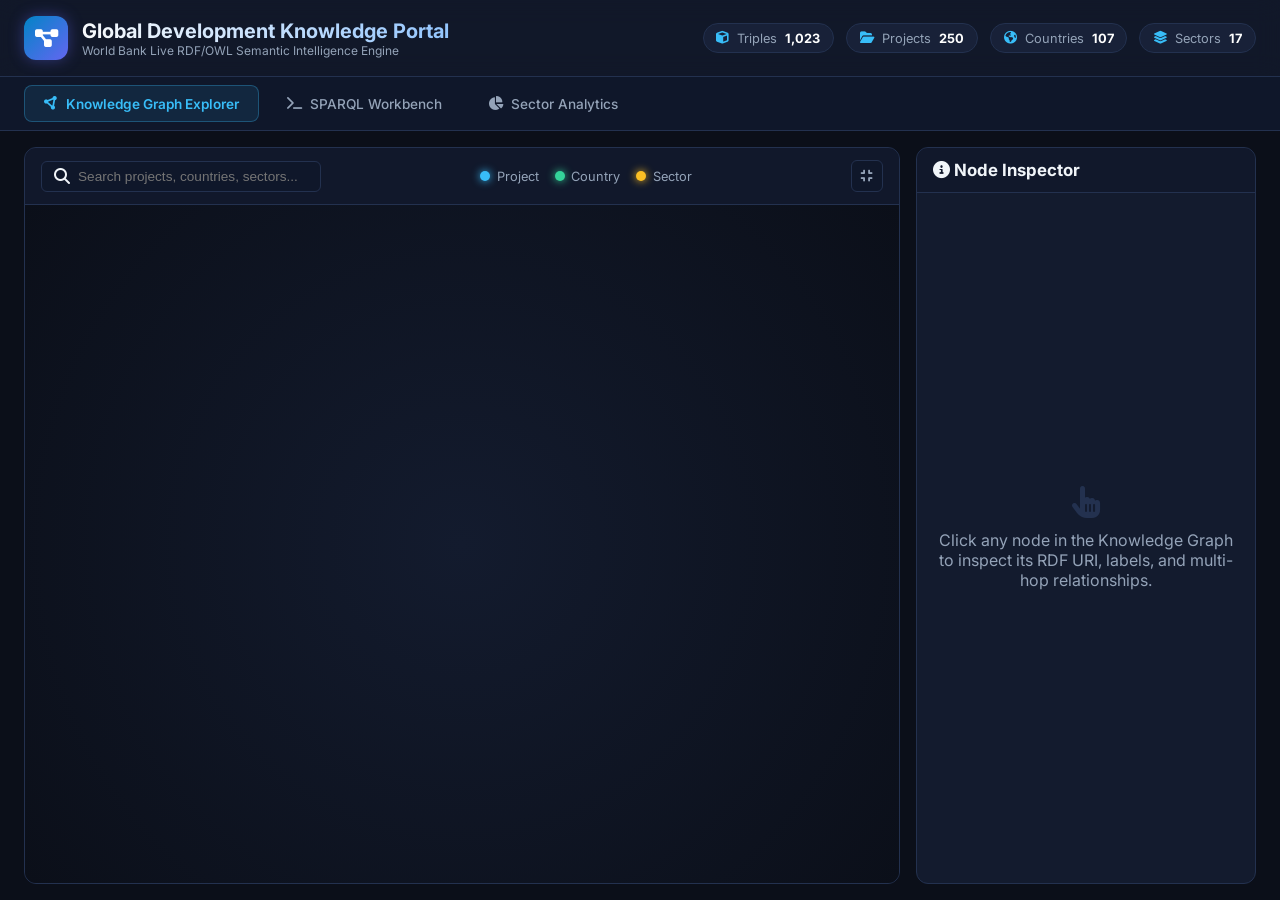
==== public/index.html @ 52405629 "Initialize Global Development Knowledge Graph portal and GitHub Pages deployment configuration" ====
<!DOCTYPE html>
<html lang="en">
<head>
  <meta charset="UTF-8">
  <meta name="viewport" content="width=device-width, initial-scale=1.0">
  <title>Global Development Knowledge Graph | Semantic Portal</title>
  <!-- Google Fonts -->
  <link rel="preconnect" href="https://fonts.googleapis.com">
  <link rel="preconnect" href="https://fonts.gstatic.com" crossorigin>
  <link href="https://fonts.googleapis.com/css2?family=Inter:wght@300;400;500;600;700;800&family=Fira+Code:wght@400;500;600&display=swap" rel="stylesheet">
  <!-- Font Awesome Icons -->
  <link rel="stylesheet" href="https://cdnjs.cloudflare.com/ajax/libs/font-awesome/6.4.0/css/all.min.css">
  <!-- D3.js for Knowledge Graph visualization -->
  <script src="https://d3js.org/d3.v7.min.js"></script>
  <link rel="stylesheet" href="styles.css">
</head>
<body>
  <div class="app-container">
    <!-- Header -->
    <header class="navbar">
      <div class="brand">
        <div class="logo-icon">
          <i class="fa-solid fa-diagram-project"></i>
        </div>
        <div>
          <h1 class="title">Global Development Knowledge Portal</h1>
          <p class="subtitle">World Bank Live RDF/OWL Semantic Intelligence Engine</p>
        </div>
      </div>
      
      <!-- Metrics Bar -->
      <div class="metrics-bar">
        <div class="metric-badge">
          <i class="fa-solid fa-cube"></i>
          <span class="metric-label">Triples</span>
          <span id="metric-triples" class="metric-value">--</span>
        </div>
        <div class="metric-badge">
          <i class="fa-solid fa-folder-open"></i>
          <span class="metric-label">Projects</span>
          <span id="metric-projects" class="metric-value">--</span>
        </div>
        <div class="metric-badge">
          <i class="fa-solid fa-earth-americas"></i>
          <span class="metric-label">Countries</span>
          <span id="metric-countries" class="metric-value">--</span>
        </div>
        <div class="metric-badge">
          <i class="fa-solid fa-layer-group"></i>
          <span class="metric-label">Sectors</span>
          <span id="metric-sectors" class="metric-value">--</span>
        </div>
      </div>
    </header>

    <!-- Navigation Tabs -->
    <nav class="nav-tabs">
      <button class="tab-btn active" data-tab="tab-graph">
        <i class="fa-solid fa-circle-nodes"></i> Knowledge Graph Explorer
      </button>
      <button class="tab-btn" data-tab="tab-sparql">
        <i class="fa-solid fa-terminal"></i> SPARQL Workbench
      </button>
      <button class="tab-btn" data-tab="tab-sectors">
        <i class="fa-solid fa-chart-pie"></i> Sector Analytics
      </button>
    </nav>

    <!-- Main Content Area -->
    <main class="main-content">
      <!-- TAB 1: GRAPH EXPLORER -->
      <section id="tab-graph" class="tab-content active">
        <div class="graph-layout">
          <!-- Canvas Container -->
          <div class="graph-canvas-card">
            <div class="canvas-header">
              <div class="search-box">
                <i class="fa-solid fa-magnifying-glass"></i>
                <input type="text" id="graph-search" placeholder="Search projects, countries, sectors...">
              </div>
              <div class="legend">
                <span class="legend-item"><span class="dot project-dot"></span> Project</span>
                <span class="legend-item"><span class="dot country-dot"></span> Country</span>
                <span class="legend-item"><span class="dot sector-dot"></span> Sector</span>
              </div>
              <div class="canvas-actions">
                <button id="btn-reset-zoom" class="icon-btn" title="Reset View"><i class="fa-solid fa-compress"></i></button>
              </div>
            </div>
            
            <div id="graph-viz" class="viz-container"></div>
          </div>

          <!-- Node Inspector Panel -->
          <aside class="inspector-card" id="inspector">
            <div class="inspector-header">
              <h3><i class="fa-solid fa-circle-info"></i> Node Inspector</h3>
            </div>
            <div id="inspector-body" class="inspector-body">
              <div class="empty-state">
                <i class="fa-solid fa-hand-pointer"></i>
                <p>Click any node in the Knowledge Graph to inspect its RDF URI, labels, and multi-hop relationships.</p>
              </div>
            </div>
          </aside>
        </div>
      </section>

      <!-- TAB 2: SPARQL WORKBENCH -->
      <section id="tab-sparql" class="tab-content">
        <div class="sparql-layout">
          <div class="sparql-editor-card">
            <div class="editor-header">
              <h3><i class="fa-solid fa-code"></i> SPARQL Query Console</h3>
              <div class="query-presets">
                <label>Preset Queries:</label>
                <select id="preset-select">
                  <option value="water">Water & Sanitation Sector Projects</option>
                  <option value="countries">Active Projects by Country</option>
                  <option value="sectors">Top Sectors Distribution</option>
                  <option value="all">List All RDF Triples (Limit 50)</option>
                </select>
              </div>
            </div>
            
            <textarea id="sparql-input" spellcheck="false"></textarea>
            
            <div class="editor-footer">
              <button id="btn-run-sparql" class="btn btn-primary">
                <i class="fa-solid fa-play"></i> Execute Query
              </button>
            </div>
          </div>

          <!-- Query Results Table -->
          <div class="results-card">
            <div class="results-header">
              <h3><i class="fa-solid fa-table-list"></i> Query Results</h3>
              <span id="results-count" class="badge">0 records</span>
            </div>
            <div class="table-wrapper">
              <table id="results-table">
                <thead>
                  <tr id="results-head">
                    <th>Execute a SPARQL query to view results</th>
                  </tr>
                </thead>
                <tbody id="results-body">
                </tbody>
              </table>
            </div>
          </div>
        </div>
      </section>

      <!-- TAB 3: SECTOR ANALYTICS -->
      <section id="tab-sectors" class="tab-content">
        <div class="sectors-grid" id="sectors-container">
          <!-- Populated dynamically -->
        </div>
      </section>
    </main>
  </div>

  <script src="app.js"></script>
</body>
</html>
---- public/styles.css ----
:root {
  --bg-dark: #0b0f19;
  --bg-card: #131b2e;
  --bg-card-hover: #1a253d;
  --border-color: #23314f;
  --text-main: #f1f5f9;
  --text-muted: #94a3b8;
  --primary: #38bdf8;
  --primary-glow: rgba(56, 189, 248, 0.25);
  --accent-project: #38bdf8;
  --accent-country: #34d399;
  --accent-sector: #fbbf24;
  --accent-purple: #a78bfa;
  --font-sans: 'Inter', -apple-system, BlinkMacSystemFont, sans-serif;
  --font-mono: 'Fira Code', monospace;
}

* {
  box-sizing: border-box;
  margin: 0;
  padding: 0;
}

body {
  font-family: var(--font-sans);
  background-color: var(--bg-dark);
  color: var(--text-main);
  min-height: 100vh;
  overflow-x: hidden;
}

.app-container {
  display: flex;
  flex-direction: column;
  height: 100vh;
}

/* Header */
.navbar {
  display: flex;
  justify-content: space-between;
  align-items: center;
  padding: 1rem 1.5rem;
  background: rgba(19, 27, 46, 0.8);
  backdrop-filter: blur(12px);
  border-bottom: 1px solid var(--border-color);
}

.brand {
  display: flex;
  align-items: center;
  gap: 0.85rem;
}

.logo-icon {
  width: 44px;
  height: 44px;
  border-radius: 12px;
  background: linear-gradient(135deg, #0284c7, #6366f1);
  display: flex;
  align-items: center;
  justify-content: center;
  font-size: 1.3rem;
  color: #fff;
  box-shadow: 0 0 15px rgba(99, 102, 241, 0.4);
}

.title {
  font-size: 1.25rem;
  font-weight: 700;
  background: linear-gradient(90deg, #f8fafc, #93c5fd);
  -webkit-background-clip: text;
  -webkit-text-fill-color: transparent;
}

.subtitle {
  font-size: 0.75rem;
  color: var(--text-muted);
  font-weight: 400;
}

/* Metrics Bar */
.metrics-bar {
  display: flex;
  gap: 0.75rem;
}

.metric-badge {
  display: flex;
  align-items: center;
  gap: 0.5rem;
  background: rgba(35, 49, 79, 0.4);
  border: 1px solid var(--border-color);
  padding: 0.4rem 0.8rem;
  border-radius: 20px;
  font-size: 0.8rem;
}

.metric-badge i {
  color: var(--primary);
}

.metric-label {
  color: var(--text-muted);
}

.metric-value {
  font-weight: 700;
  color: #fff;
}

/* Navigation Tabs */
.nav-tabs {
  display: flex;
  gap: 0.5rem;
  padding: 0.5rem 1.5rem;
  background: #0f172a;
  border-bottom: 1px solid var(--border-color);
}

.tab-btn {
  background: transparent;
  border: none;
  color: var(--text-muted);
  padding: 0.6rem 1.2rem;
  border-radius: 8px;
  font-family: var(--font-sans);
  font-size: 0.85rem;
  font-weight: 500;
  cursor: pointer;
  display: flex;
  align-items: center;
  gap: 0.5rem;
  transition: all 0.2s ease;
}

.tab-btn:hover {
  color: var(--text-main);
  background: rgba(255, 255, 255, 0.05);
}

.tab-btn.active {
  color: var(--primary);
  background: rgba(56, 189, 248, 0.1);
  border: 1px solid rgba(56, 189, 248, 0.3);
  font-weight: 600;
}

/* Main Content */
.main-content {
  flex: 1;
  overflow: hidden;
  position: relative;
}

.tab-content {
  display: none;
  height: 100%;
  padding: 1rem 1.5rem;
}

.tab-content.active {
  display: block;
}

/* Graph Tab Layout */
.graph-layout {
  display: grid;
  grid-template-columns: 1fr 340px;
  gap: 1rem;
  height: 100%;
}

.graph-canvas-card {
  background: var(--bg-card);
  border: 1px solid var(--border-color);
  border-radius: 12px;
  display: flex;
  flex-direction: column;
  overflow: hidden;
  position: relative;
}

.canvas-header {
  display: flex;
  justify-content: space-between;
  align-items: center;
  padding: 0.75rem 1rem;
  background: rgba(15, 23, 42, 0.6);
  border-bottom: 1px solid var(--border-color);
}

.search-box {
  display: flex;
  align-items: center;
  gap: 0.5rem;
  background: #0f172a;
  border: 1px solid var(--border-color);
  border-radius: 6px;
  padding: 0.4rem 0.75rem;
  width: 280px;
}

.search-box input {
  background: transparent;
  border: none;
  color: #fff;
  font-size: 0.85rem;
  outline: none;
  width: 100%;
}

.legend {
  display: flex;
  gap: 1rem;
  font-size: 0.8rem;
  color: var(--text-muted);
}

.legend-item {
  display: flex;
  align-items: center;
  gap: 0.4rem;
}

.dot {
  width: 10px;
  height: 10px;
  border-radius: 50%;
  display: inline-block;
}

.project-dot { background: var(--accent-project); box-shadow: 0 0 8px var(--accent-project); }
.country-dot { background: var(--accent-country); box-shadow: 0 0 8px var(--accent-country); }
.sector-dot { background: var(--accent-sector); box-shadow: 0 0 8px var(--accent-sector); }

.icon-btn {
  background: #0f172a;
  border: 1px solid var(--border-color);
  color: var(--text-muted);
  width: 32px;
  height: 32px;
  border-radius: 6px;
  cursor: pointer;
  display: flex;
  align-items: center;
  justify-content: center;
  transition: all 0.2s;
}

.icon-btn:hover {
  color: #fff;
  border-color: var(--primary);
}

.viz-container {
  flex: 1;
  width: 100%;
  height: 100%;
  background: radial-gradient(circle at center, #131b2e 0%, #0b0f19 100%);
}

/* Inspector Panel */
.inspector-card {
  background: var(--bg-card);
  border: 1px solid var(--border-color);
  border-radius: 12px;
  display: flex;
  flex-direction: column;
  overflow: hidden;
}

.inspector-header {
  padding: 0.75rem 1rem;
  background: rgba(15, 23, 42, 0.6);
  border-bottom: 1px solid var(--border-color);
  font-size: 0.9rem;
}

.inspector-body {
  padding: 1rem;
  flex: 1;
  overflow-y: auto;
}

.empty-state {
  display: flex;
  flex-direction: column;
  align-items: center;
  justify-content: center;
  height: 100%;
  color: var(--text-muted);
  text-align: center;
  gap: 0.75rem;
}

.empty-state i {
  font-size: 2rem;
  color: var(--border-color);
}

.node-title-badge {
  display: inline-block;
  padding: 0.25rem 0.6rem;
  border-radius: 4px;
  font-size: 0.75rem;
  font-weight: 600;
  text-transform: uppercase;
  margin-bottom: 0.5rem;
}

.node-title-badge.Project { background: rgba(56, 189, 248, 0.2); color: var(--accent-project); border: 1px solid var(--accent-project); }
.node-title-badge.Country { background: rgba(52, 211, 153, 0.2); color: var(--accent-country); border: 1px solid var(--accent-country); }
.node-title-badge.Sector { background: rgba(251, 191, 36, 0.2); color: var(--accent-sector); border: 1px solid var(--accent-sector); }

.detail-section {
  margin-top: 1rem;
}

.detail-section h4 {
  font-size: 0.75rem;
  text-transform: uppercase;
  color: var(--text-muted);
  margin-bottom: 0.4rem;
  letter-spacing: 0.05em;
}

.uri-code {
  font-family: var(--font-mono);
  font-size: 0.75rem;
  background: #0b0f19;
  padding: 0.5rem;
  border-radius: 6px;
  word-break: break-all;
  border: 1px solid var(--border-color);
  color: var(--primary);
}

.rel-list {
  list-style: none;
}

.rel-item {
  padding: 0.5rem 0;
  border-bottom: 1px dashed var(--border-color);
  font-size: 0.8rem;
  display: flex;
  justify-content: space-between;
  gap: 0.5rem;
}

.rel-label {
  color: var(--text-muted);
  font-family: var(--font-mono);
}

.rel-target {
  color: var(--text-main);
  font-weight: 500;
}

/* SPARQL Workbench Layout */
.sparql-layout {
  display: grid;
  grid-template-rows: 240px 1fr;
  gap: 1rem;
  height: 100%;
}

.sparql-editor-card {
  background: var(--bg-card);
  border: 1px solid var(--border-color);
  border-radius: 12px;
  display: flex;
  flex-direction: column;
  overflow: hidden;
}

.editor-header {
  display: flex;
  justify-content: space-between;
  align-items: center;
  padding: 0.75rem 1rem;
  background: rgba(15, 23, 42, 0.6);
  border-bottom: 1px solid var(--border-color);
}

.query-presets select {
  background: #0f172a;
  border: 1px solid var(--border-color);
  color: var(--text-main);
  padding: 0.35rem 0.6rem;
  border-radius: 6px;
  font-family: var(--font-sans);
  font-size: 0.8rem;
}

#sparql-input {
  flex: 1;
  background: #0b0f19;
  color: #38bdf8;
  font-family: var(--font-mono);
  font-size: 0.85rem;
  padding: 1rem;
  border: none;
  resize: none;
  outline: none;
  line-height: 1.4;
}

.editor-footer {
  padding: 0.5rem 1rem;
  background: rgba(15, 23, 42, 0.6);
  border-top: 1px solid var(--border-color);
  display: flex;
  justify-content: flex-end;
}

.btn-primary {
  background: linear-gradient(135deg, #0284c7, #6366f1);
  color: #fff;
  border: none;
  padding: 0.5rem 1.25rem;
  border-radius: 6px;
  font-weight: 600;
  font-size: 0.85rem;
  cursor: pointer;
  display: flex;
  align-items: center;
  gap: 0.5rem;
  transition: all 0.2s;
}

.btn-primary:hover {
  opacity: 0.9;
  box-shadow: 0 0 12px rgba(99, 102, 241, 0.4);
}

.results-card {
  background: var(--bg-card);
  border: 1px solid var(--border-color);
  border-radius: 12px;
  display: flex;
  flex-direction: column;
  overflow: hidden;
}

.results-header {
  display: flex;
  justify-content: space-between;
  align-items: center;
  padding: 0.75rem 1rem;
  background: rgba(15, 23, 42, 0.6);
  border-bottom: 1px solid var(--border-color);
}

.badge {
  background: rgba(56, 189, 248, 0.15);
  color: var(--primary);
  padding: 0.2rem 0.6rem;
  border-radius: 12px;
  font-size: 0.75rem;
}

.table-wrapper {
  flex: 1;
  overflow: auto;
}

table {
  width: 100%;
  border-collapse: collapse;
  font-size: 0.85rem;
}

th, td {
  padding: 0.75rem 1rem;
  text-align: left;
  border-bottom: 1px solid var(--border-color);
}

th {
  background: #0f172a;
  color: var(--text-muted);
  font-weight: 600;
  position: sticky;
  top: 0;
}

tr:hover {
  background: rgba(255, 255, 255, 0.02);
}

/* Sectors Tab */
.sectors-grid {
  display: grid;
  grid-template-columns: repeat(auto-fill, minmax(280px, 1fr));
  gap: 1rem;
  overflow-y: auto;
  height: 100%;
  padding-bottom: 2rem;
}

.sector-card {
  background: var(--bg-card);
  border: 1px solid var(--border-color);
  border-radius: 12px;
  padding: 1.25rem;
  display: flex;
  flex-direction: column;
  justify-content: space-between;
  transition: all 0.2s;
}

.sector-card:hover {
  border-color: var(--accent-sector);
  transform: translateY(-2px);
  box-shadow: 0 4px 15px rgba(251, 191, 36, 0.15);
}

.sector-name {
  font-size: 1rem;
  font-weight: 600;
  color: var(--text-main);
  margin-bottom: 0.5rem;
}

.sector-count-badge {
  font-size: 1.5rem;
  font-weight: 800;
  color: var(--accent-sector);
}
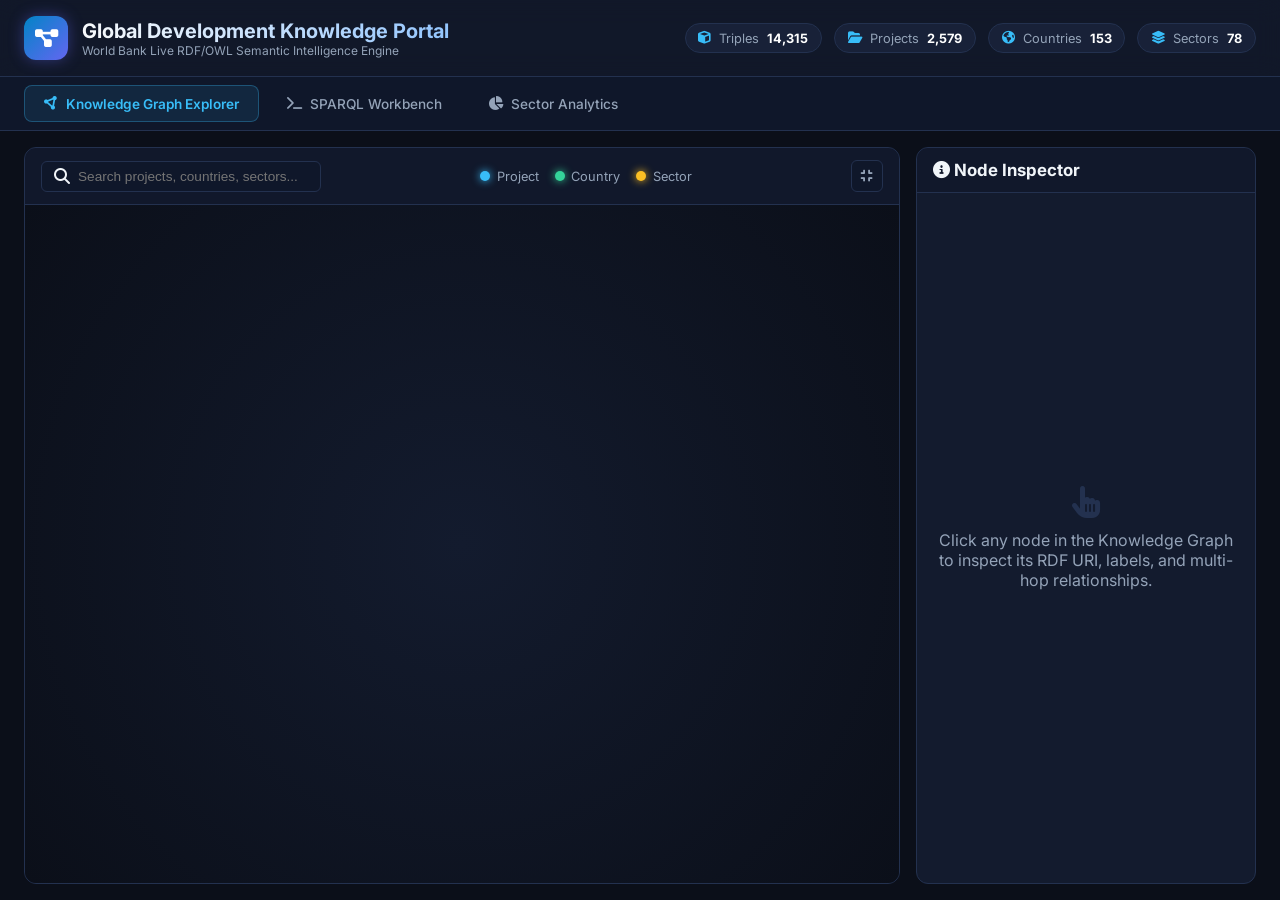
==== commit a706edcc: "Fix static host detection on GitHub Pages & set Top 10 Countries SPARQL aggregation as default" ====
--- a/public/index.html
+++ b/public/index.html
@@ -115,8 +115,8 @@
               <div class="query-presets">
                 <label>Preset Queries:</label>
                 <select id="preset-select">
+                  <option value="countries">Top 10 Active Projects by Country (Aggregation)</option>
                   <option value="water">Water & Sanitation Sector Projects</option>
-                  <option value="countries">Active Projects by Country</option>
                   <option value="sectors">Top Sectors Distribution</option>
                   <option value="all">List All RDF Triples (Limit 50)</option>
                 </select>
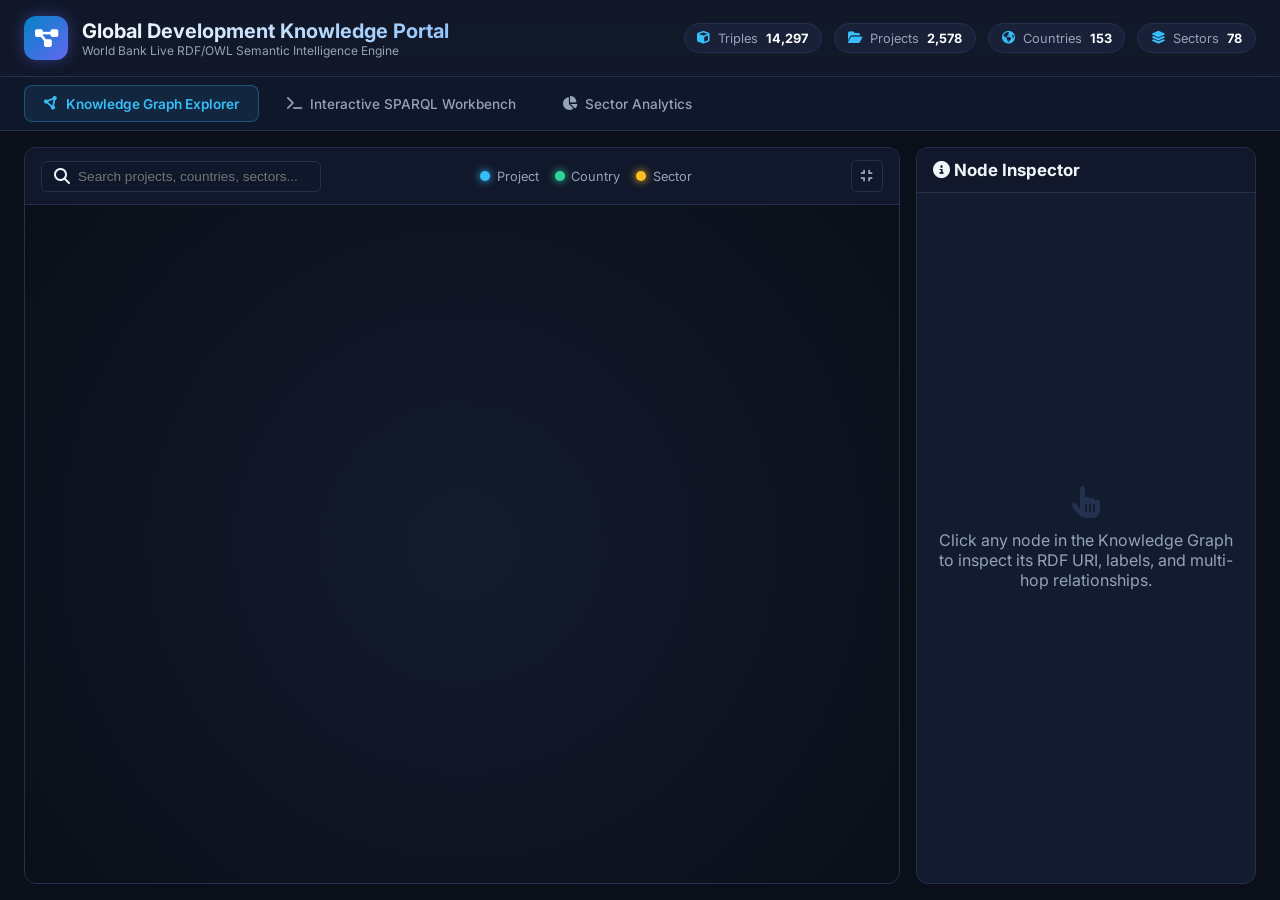
==== commit cabb252d: "Expand interactive SPARQL portal with in-browser client RDF engine, 7 presets, CSV export, and execu" ====
--- a/public/index.html
+++ b/public/index.html
@@ -59,7 +59,7 @@
         <i class="fa-solid fa-circle-nodes"></i> Knowledge Graph Explorer
       </button>
       <button class="tab-btn" data-tab="tab-sparql">
-        <i class="fa-solid fa-terminal"></i> SPARQL Workbench
+        <i class="fa-solid fa-terminal"></i> Interactive SPARQL Workbench
       </button>
       <button class="tab-btn" data-tab="tab-sectors">
         <i class="fa-solid fa-chart-pie"></i> Sector Analytics
@@ -113,12 +113,15 @@
             <div class="editor-header">
               <h3><i class="fa-solid fa-code"></i> SPARQL Query Console</h3>
               <div class="query-presets">
-                <label>Preset Queries:</label>
+                <label>Presets:</label>
                 <select id="preset-select">
-                  <option value="countries">Top 10 Active Projects by Country (Aggregation)</option>
-                  <option value="water">Water & Sanitation Sector Projects</option>
-                  <option value="sectors">Top Sectors Distribution</option>
-                  <option value="all">List All RDF Triples (Limit 50)</option>
+                  <option value="countries">🏆 Top 10 Active Countries (Aggregation)</option>
+                  <option value="water">💧 Water, Sanitation & Flood Protection</option>
+                  <option value="energy">⚡ Energy & Infrastructure Projects</option>
+                  <option value="education">🏫 Education & Health Projects</option>
+                  <option value="sectors">📊 Top 15 Sectors Breakdown</option>
+                  <option value="multihop">🔗 Multi-Hop Explorer (Project → Country → Sector)</option>
+                  <option value="all">📜 Raw Triples Inspection (Limit 50)</option>
                 </select>
               </div>
             </div>
@@ -126,8 +129,9 @@
             <textarea id="sparql-input" spellcheck="false"></textarea>
             
             <div class="editor-footer">
+              <span id="engine-status" class="engine-badge"><i class="fa-solid fa-bolt"></i> Client-Side RDF Engine Active</span>
               <button id="btn-run-sparql" class="btn btn-primary">
-                <i class="fa-solid fa-play"></i> Execute Query
+                <i class="fa-solid fa-play"></i> Run SPARQL Query
               </button>
             </div>
           </div>
@@ -135,8 +139,17 @@
           <!-- Query Results Table -->
           <div class="results-card">
             <div class="results-header">
-              <h3><i class="fa-solid fa-table-list"></i> Query Results</h3>
-              <span id="results-count" class="badge">0 records</span>
+              <div style="display:flex; align-items:center; gap:0.75rem;">
+                <h3><i class="fa-solid fa-table-list"></i> Query Results</h3>
+                <span id="results-count" class="badge">0 records</span>
+                <span id="exec-time" class="time-badge">-- ms</span>
+              </div>
+              <div style="display:flex; gap:0.5rem; align-items:center;">
+                <input type="text" id="results-search" placeholder="Filter results..." class="table-search-input">
+                <button id="btn-export-csv" class="btn-secondary" title="Export Results as CSV">
+                  <i class="fa-solid fa-file-csv"></i> Export CSV
+                </button>
+              </div>
             </div>
             <div class="table-wrapper">
               <table id="results-table">
--- a/public/styles.css
+++ b/public/styles.css
@@ -413,7 +413,18 @@
   background: rgba(15, 23, 42, 0.6);
   border-top: 1px solid var(--border-color);
   display: flex;
-  justify-content: flex-end;
+  justify-content: space-between;
+  align-items: center;
+}
+
+.engine-badge {
+  font-size: 0.75rem;
+  color: var(--accent-country);
+  background: rgba(52, 211, 153, 0.15);
+  border: 1px solid rgba(52, 211, 153, 0.3);
+  padding: 0.3rem 0.6rem;
+  border-radius: 12px;
+  font-weight: 500;
 }
 
 .btn-primary {
@@ -436,6 +447,26 @@
   box-shadow: 0 0 12px rgba(99, 102, 241, 0.4);
 }
 
+.btn-secondary {
+  background: #0f172a;
+  border: 1px solid var(--border-color);
+  color: var(--text-main);
+  padding: 0.35rem 0.75rem;
+  border-radius: 6px;
+  font-size: 0.8rem;
+  font-weight: 500;
+  cursor: pointer;
+  display: flex;
+  align-items: center;
+  gap: 0.4rem;
+  transition: all 0.2s;
+}
+
+.btn-secondary:hover {
+  border-color: var(--primary);
+  color: var(--primary);
+}
+
 .results-card {
   background: var(--bg-card);
   border: 1px solid var(--border-color);
@@ -460,6 +491,26 @@
   padding: 0.2rem 0.6rem;
   border-radius: 12px;
   font-size: 0.75rem;
+}
+
+.time-badge {
+  background: rgba(167, 139, 250, 0.15);
+  color: var(--accent-purple);
+  padding: 0.2rem 0.6rem;
+  border-radius: 12px;
+  font-size: 0.75rem;
+  font-family: var(--font-mono);
+}
+
+.table-search-input {
+  background: #0f172a;
+  border: 1px solid var(--border-color);
+  color: var(--text-main);
+  padding: 0.35rem 0.6rem;
+  border-radius: 6px;
+  font-size: 0.8rem;
+  width: 180px;
+  outline: none;
 }
 
 .table-wrapper {
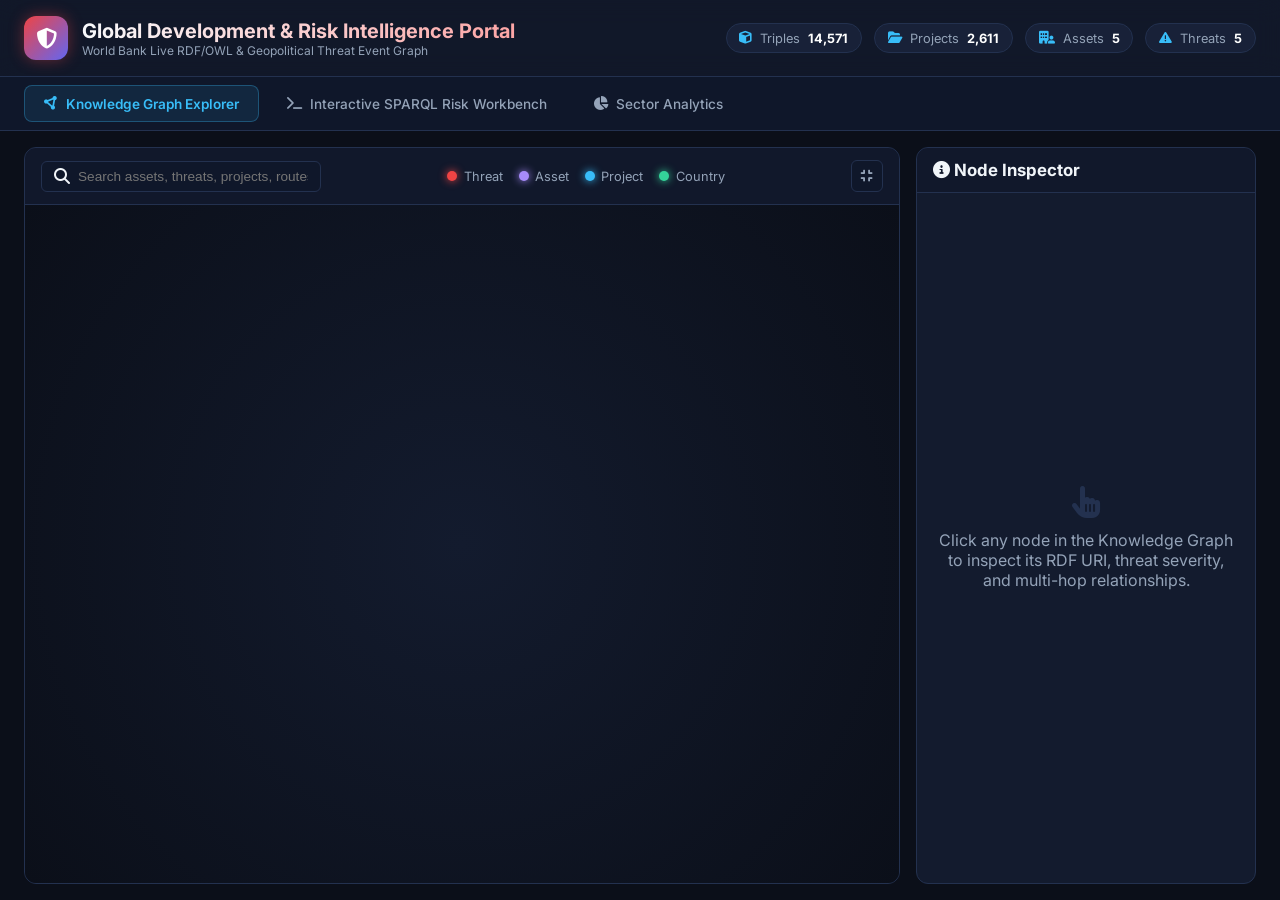
==== commit a49812f4: "Implement Geopolitical & Asset Risk Layer, ontology expansion, multi-hop risk SPARQL query, requirem" ====
--- a/public/index.html
+++ b/public/index.html
@@ -3,7 +3,7 @@
 <head>
   <meta charset="UTF-8">
   <meta name="viewport" content="width=device-width, initial-scale=1.0">
-  <title>Global Development Knowledge Graph | Semantic Portal</title>
+  <title>Global Development & Geopolitical Risk Knowledge Graph | Semantic Portal</title>
   <!-- Google Fonts -->
   <link rel="preconnect" href="https://fonts.googleapis.com">
   <link rel="preconnect" href="https://fonts.gstatic.com" crossorigin>
@@ -20,11 +20,11 @@
     <header class="navbar">
       <div class="brand">
         <div class="logo-icon">
-          <i class="fa-solid fa-diagram-project"></i>
+          <i class="fa-solid fa-shield-halved"></i>
         </div>
         <div>
-          <h1 class="title">Global Development Knowledge Portal</h1>
-          <p class="subtitle">World Bank Live RDF/OWL Semantic Intelligence Engine</p>
+          <h1 class="title">Global Development & Risk Intelligence Portal</h1>
+          <p class="subtitle">World Bank Live RDF/OWL & Geopolitical Threat Event Graph</p>
         </div>
       </div>
       
@@ -41,14 +41,14 @@
           <span id="metric-projects" class="metric-value">--</span>
         </div>
         <div class="metric-badge">
-          <i class="fa-solid fa-earth-americas"></i>
-          <span class="metric-label">Countries</span>
-          <span id="metric-countries" class="metric-value">--</span>
+          <i class="fa-solid fa-building-user"></i>
+          <span class="metric-label">Assets</span>
+          <span id="metric-assets" class="metric-value">--</span>
         </div>
         <div class="metric-badge">
-          <i class="fa-solid fa-layer-group"></i>
-          <span class="metric-label">Sectors</span>
-          <span id="metric-sectors" class="metric-value">--</span>
+          <i class="fa-solid fa-triangle-exclamation"></i>
+          <span class="metric-label">Threats</span>
+          <span id="metric-threats" class="metric-value">--</span>
         </div>
       </div>
     </header>
@@ -59,7 +59,7 @@
         <i class="fa-solid fa-circle-nodes"></i> Knowledge Graph Explorer
       </button>
       <button class="tab-btn" data-tab="tab-sparql">
-        <i class="fa-solid fa-terminal"></i> Interactive SPARQL Workbench
+        <i class="fa-solid fa-terminal"></i> Interactive SPARQL Risk Workbench
       </button>
       <button class="tab-btn" data-tab="tab-sectors">
         <i class="fa-solid fa-chart-pie"></i> Sector Analytics
@@ -76,12 +76,13 @@
             <div class="canvas-header">
               <div class="search-box">
                 <i class="fa-solid fa-magnifying-glass"></i>
-                <input type="text" id="graph-search" placeholder="Search projects, countries, sectors...">
+                <input type="text" id="graph-search" placeholder="Search assets, threats, projects, routes...">
               </div>
               <div class="legend">
+                <span class="legend-item"><span class="dot threat-dot"></span> Threat</span>
+                <span class="legend-item"><span class="dot asset-dot"></span> Asset</span>
                 <span class="legend-item"><span class="dot project-dot"></span> Project</span>
                 <span class="legend-item"><span class="dot country-dot"></span> Country</span>
-                <span class="legend-item"><span class="dot sector-dot"></span> Sector</span>
               </div>
               <div class="canvas-actions">
                 <button id="btn-reset-zoom" class="icon-btn" title="Reset View"><i class="fa-solid fa-compress"></i></button>
@@ -99,7 +100,7 @@
             <div id="inspector-body" class="inspector-body">
               <div class="empty-state">
                 <i class="fa-solid fa-hand-pointer"></i>
-                <p>Click any node in the Knowledge Graph to inspect its RDF URI, labels, and multi-hop relationships.</p>
+                <p>Click any node in the Knowledge Graph to inspect its RDF URI, threat severity, and multi-hop relationships.</p>
               </div>
             </div>
           </aside>
@@ -115,6 +116,7 @@
               <div class="query-presets">
                 <label>Presets:</label>
                 <select id="preset-select">
+                  <option value="risk">⚠️ Geopolitical Risk Traversal (Asset → Route → Threat Event)</option>
                   <option value="countries">🏆 Top 10 Active Countries (Aggregation)</option>
                   <option value="water">💧 Water, Sanitation & Flood Protection</option>
                   <option value="energy">⚡ Energy & Infrastructure Projects</option>
--- a/public/styles.css
+++ b/public/styles.css
@@ -11,6 +11,7 @@
   --accent-country: #34d399;
   --accent-sector: #fbbf24;
   --accent-purple: #a78bfa;
+  --accent-threat: #ef4444;
   --font-sans: 'Inter', -apple-system, BlinkMacSystemFont, sans-serif;
   --font-mono: 'Fira Code', monospace;
 }
@@ -56,19 +57,19 @@
   width: 44px;
   height: 44px;
   border-radius: 12px;
-  background: linear-gradient(135deg, #0284c7, #6366f1);
+  background: linear-gradient(135deg, #ef4444, #6366f1);
   display: flex;
   align-items: center;
   justify-content: center;
   font-size: 1.3rem;
   color: #fff;
-  box-shadow: 0 0 15px rgba(99, 102, 241, 0.4);
+  box-shadow: 0 0 15px rgba(239, 68, 68, 0.4);
 }
 
 .title {
   font-size: 1.25rem;
   font-weight: 700;
-  background: linear-gradient(90deg, #f8fafc, #93c5fd);
+  background: linear-gradient(90deg, #f8fafc, #fca5a5);
   -webkit-background-clip: text;
   -webkit-text-fill-color: transparent;
 }
@@ -230,6 +231,8 @@
   display: inline-block;
 }
 
+.threat-dot { background: var(--accent-threat); box-shadow: 0 0 8px var(--accent-threat); }
+.asset-dot { background: var(--accent-purple); box-shadow: 0 0 8px var(--accent-purple); }
 .project-dot { background: var(--accent-project); box-shadow: 0 0 8px var(--accent-project); }
 .country-dot { background: var(--accent-country); box-shadow: 0 0 8px var(--accent-country); }
 .sector-dot { background: var(--accent-sector); box-shadow: 0 0 8px var(--accent-sector); }
@@ -309,6 +312,8 @@
   margin-bottom: 0.5rem;
 }
 
+.node-title-badge.ThreatEvent { background: rgba(239, 68, 68, 0.2); color: var(--accent-threat); border: 1px solid var(--accent-threat); }
+.node-title-badge.Asset { background: rgba(167, 139, 250, 0.2); color: var(--accent-purple); border: 1px solid var(--accent-purple); }
 .node-title-badge.Project { background: rgba(56, 189, 248, 0.2); color: var(--accent-project); border: 1px solid var(--accent-project); }
 .node-title-badge.Country { background: rgba(52, 211, 153, 0.2); color: var(--accent-country); border: 1px solid var(--accent-country); }
 .node-title-badge.Sector { background: rgba(251, 191, 36, 0.2); color: var(--accent-sector); border: 1px solid var(--accent-sector); }
@@ -428,7 +433,7 @@
 }
 
 .btn-primary {
-  background: linear-gradient(135deg, #0284c7, #6366f1);
+  background: linear-gradient(135deg, #ef4444, #6366f1);
   color: #fff;
   border: none;
   padding: 0.5rem 1.25rem;
@@ -444,7 +449,7 @@
 
 .btn-primary:hover {
   opacity: 0.9;
-  box-shadow: 0 0 12px rgba(99, 102, 241, 0.4);
+  box-shadow: 0 0 12px rgba(239, 68, 68, 0.4);
 }
 
 .btn-secondary {
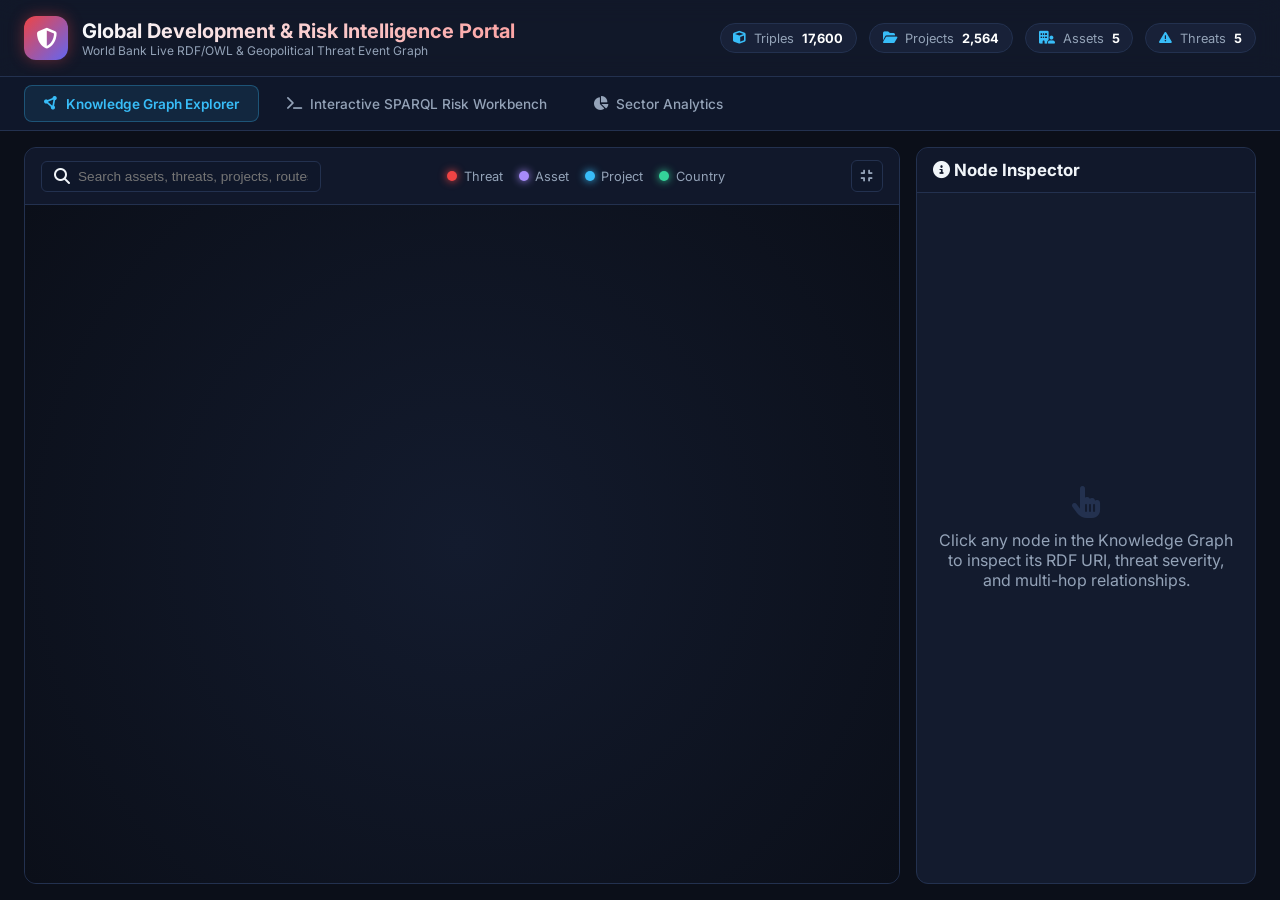
==== commit 3503f7be: "Add Load Multi-Hop Risk Assessment template dropdown, index.qmd, JS injection logic, and in-browser " ====
--- a/public/index.html
+++ b/public/index.html
@@ -113,17 +113,26 @@
           <div class="sparql-editor-card">
             <div class="editor-header">
               <h3><i class="fa-solid fa-code"></i> SPARQL Query Console</h3>
-              <div class="query-presets">
-                <label>Presets:</label>
+              <div class="query-presets" style="display:flex; align-items:center; gap:0.5rem;">
+                <label for="template-select"><strong>Load Multi-Hop Risk Assessment:</strong></label>
+                <select id="template-select">
+                  <option value="">-- Select a Multi-Hop Risk Template --</option>
+                  <option value="template1">Geographic Contagion (2-Hop Risk)</option>
+                  <option value="template2">Supply Chain Blast Radius (3-Hop Risk)</option>
+                  <option value="template3">Cross-Entity Dependency (4-Hop Risk)</option>
+                </select>
+                
+                <span style="color:var(--border-color); margin:0 0.25rem;">|</span>
+                
+                <label for="preset-select">Presets:</label>
                 <select id="preset-select">
-                  <option value="risk">⚠️ Geopolitical Risk Traversal (Asset → Route → Threat Event)</option>
-                  <option value="countries">🏆 Top 10 Active Countries (Aggregation)</option>
-                  <option value="water">💧 Water, Sanitation & Flood Protection</option>
-                  <option value="energy">⚡ Energy & Infrastructure Projects</option>
-                  <option value="education">🏫 Education & Health Projects</option>
-                  <option value="sectors">📊 Top 15 Sectors Breakdown</option>
-                  <option value="multihop">🔗 Multi-Hop Explorer (Project → Country → Sector)</option>
-                  <option value="all">📜 Raw Triples Inspection (Limit 50)</option>
+                  <option value="risk">⚠️ Geopolitical Risk Traversal</option>
+                  <option value="countries">🏆 Top 10 Active Countries</option>
+                  <option value="water">💧 Water & Sanitation</option>
+                  <option value="energy">⚡ Energy & Extractives</option>
+                  <option value="education">🏫 Education & Health</option>
+                  <option value="sectors">📊 Sectors Breakdown</option>
+                  <option value="all">📜 Raw Triples (Limit 50)</option>
                 </select>
               </div>
             </div>
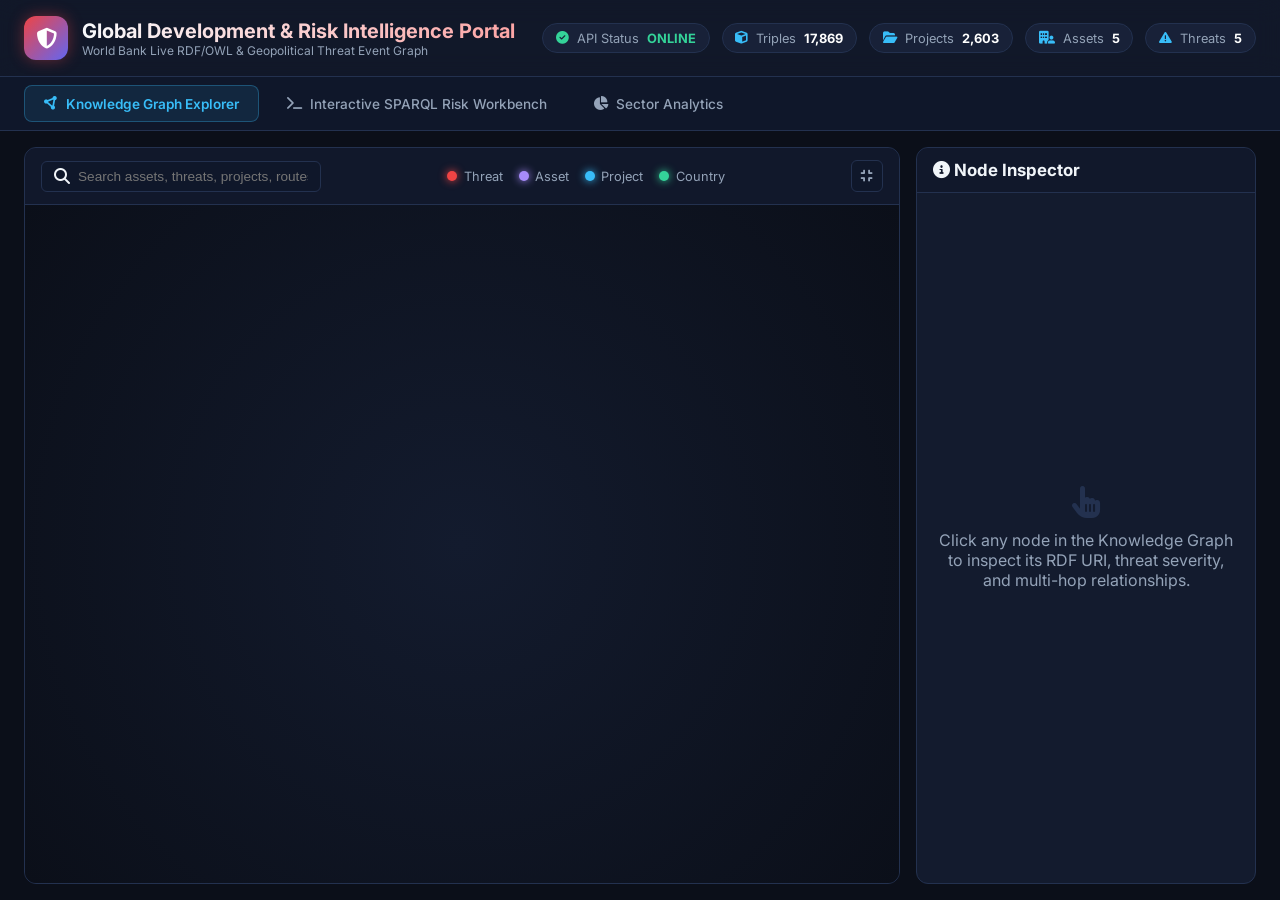
==== commit 9c18ff98: "Implement API Health & Lineage Inspector, api_health.json audit log, and status pill badge UI" ====
--- a/public/index.html
+++ b/public/index.html
@@ -30,6 +30,11 @@
       
       <!-- Metrics Bar -->
       <div class="metrics-bar">
+        <div id="btn-api-health" class="metric-badge health-pill" style="cursor:pointer;" title="Click for Live API Health & Lineage Audit">
+          <i id="health-status-icon" class="fa-solid fa-circle-check" style="color:#34d399;"></i>
+          <span class="metric-label">API Status</span>
+          <span id="metric-api-status" class="metric-value" style="color:#34d399;">ONLINE</span>
+        </div>
         <div class="metric-badge">
           <i class="fa-solid fa-cube"></i>
           <span class="metric-label">Triples</span>
@@ -186,6 +191,22 @@
     </main>
   </div>
 
+  <!-- API HEALTH & LINEAGE MODAL -->
+  <div id="modal-api-health" class="modal-backdrop">
+    <div class="modal-card">
+      <div class="modal-header">
+        <h3><i class="fa-solid fa-server" style="color:var(--primary);"></i> API Health & Data Lineage Inspector</h3>
+        <button id="btn-close-modal" class="icon-btn"><i class="fa-solid fa-xmark"></i></button>
+      </div>
+      <div class="modal-body" id="health-modal-body">
+        <div style="text-align:center; padding:2rem; color:var(--text-muted);">
+          <i class="fa-solid fa-spinner fa-spin fa-2x"></i>
+          <p style="margin-top:0.5rem;">Fetching live API health logs...</p>
+        </div>
+      </div>
+    </div>
+  </div>
+
   <script src="app.js"></script>
 </body>
 </html>
--- a/public/styles.css
+++ b/public/styles.css
@@ -95,6 +95,13 @@
   padding: 0.4rem 0.8rem;
   border-radius: 20px;
   font-size: 0.8rem;
+  transition: all 0.2s ease;
+}
+
+.metric-badge.health-pill:hover {
+  border-color: var(--accent-country);
+  background: rgba(52, 211, 153, 0.15);
+  box-shadow: 0 0 10px rgba(52, 211, 153, 0.2);
 }
 
 .metric-badge i {
@@ -586,3 +593,77 @@
   font-weight: 800;
   color: var(--accent-sector);
 }
+
+/* Modal Styling */
+.modal-backdrop {
+  display: none;
+  position: fixed;
+  top: 0;
+  left: 0;
+  width: 100vw;
+  height: 100vh;
+  background: rgba(11, 15, 25, 0.8);
+  backdrop-filter: blur(8px);
+  z-index: 1000;
+  align-items: center;
+  justify-content: center;
+}
+
+.modal-backdrop.active {
+  display: flex;
+}
+
+.modal-card {
+  background: var(--bg-card);
+  border: 1px solid var(--border-color);
+  border-radius: 16px;
+  width: 620px;
+  max-width: 90vw;
+  max-height: 85vh;
+  display: flex;
+  flex-direction: column;
+  overflow: hidden;
+  box-shadow: 0 10px 40px rgba(0, 0, 0, 0.6);
+}
+
+.modal-header {
+  display: flex;
+  justify-content: space-between;
+  align-items: center;
+  padding: 1rem 1.25rem;
+  background: rgba(15, 23, 42, 0.8);
+  border-bottom: 1px solid var(--border-color);
+}
+
+.modal-body {
+  padding: 1.25rem;
+  overflow-y: auto;
+  font-size: 0.85rem;
+}
+
+.health-grid {
+  display: grid;
+  grid-template-columns: repeat(2, 1fr);
+  gap: 1rem;
+  margin-bottom: 1.25rem;
+}
+
+.health-metric-box {
+  background: #0f172a;
+  border: 1px solid var(--border-color);
+  padding: 1rem;
+  border-radius: 10px;
+}
+
+.health-metric-box .label {
+  font-size: 0.75rem;
+  color: var(--text-muted);
+  text-transform: uppercase;
+  margin-bottom: 0.25rem;
+}
+
+.health-metric-box .val {
+  font-size: 1.25rem;
+  font-weight: 700;
+  color: var(--primary);
+}
